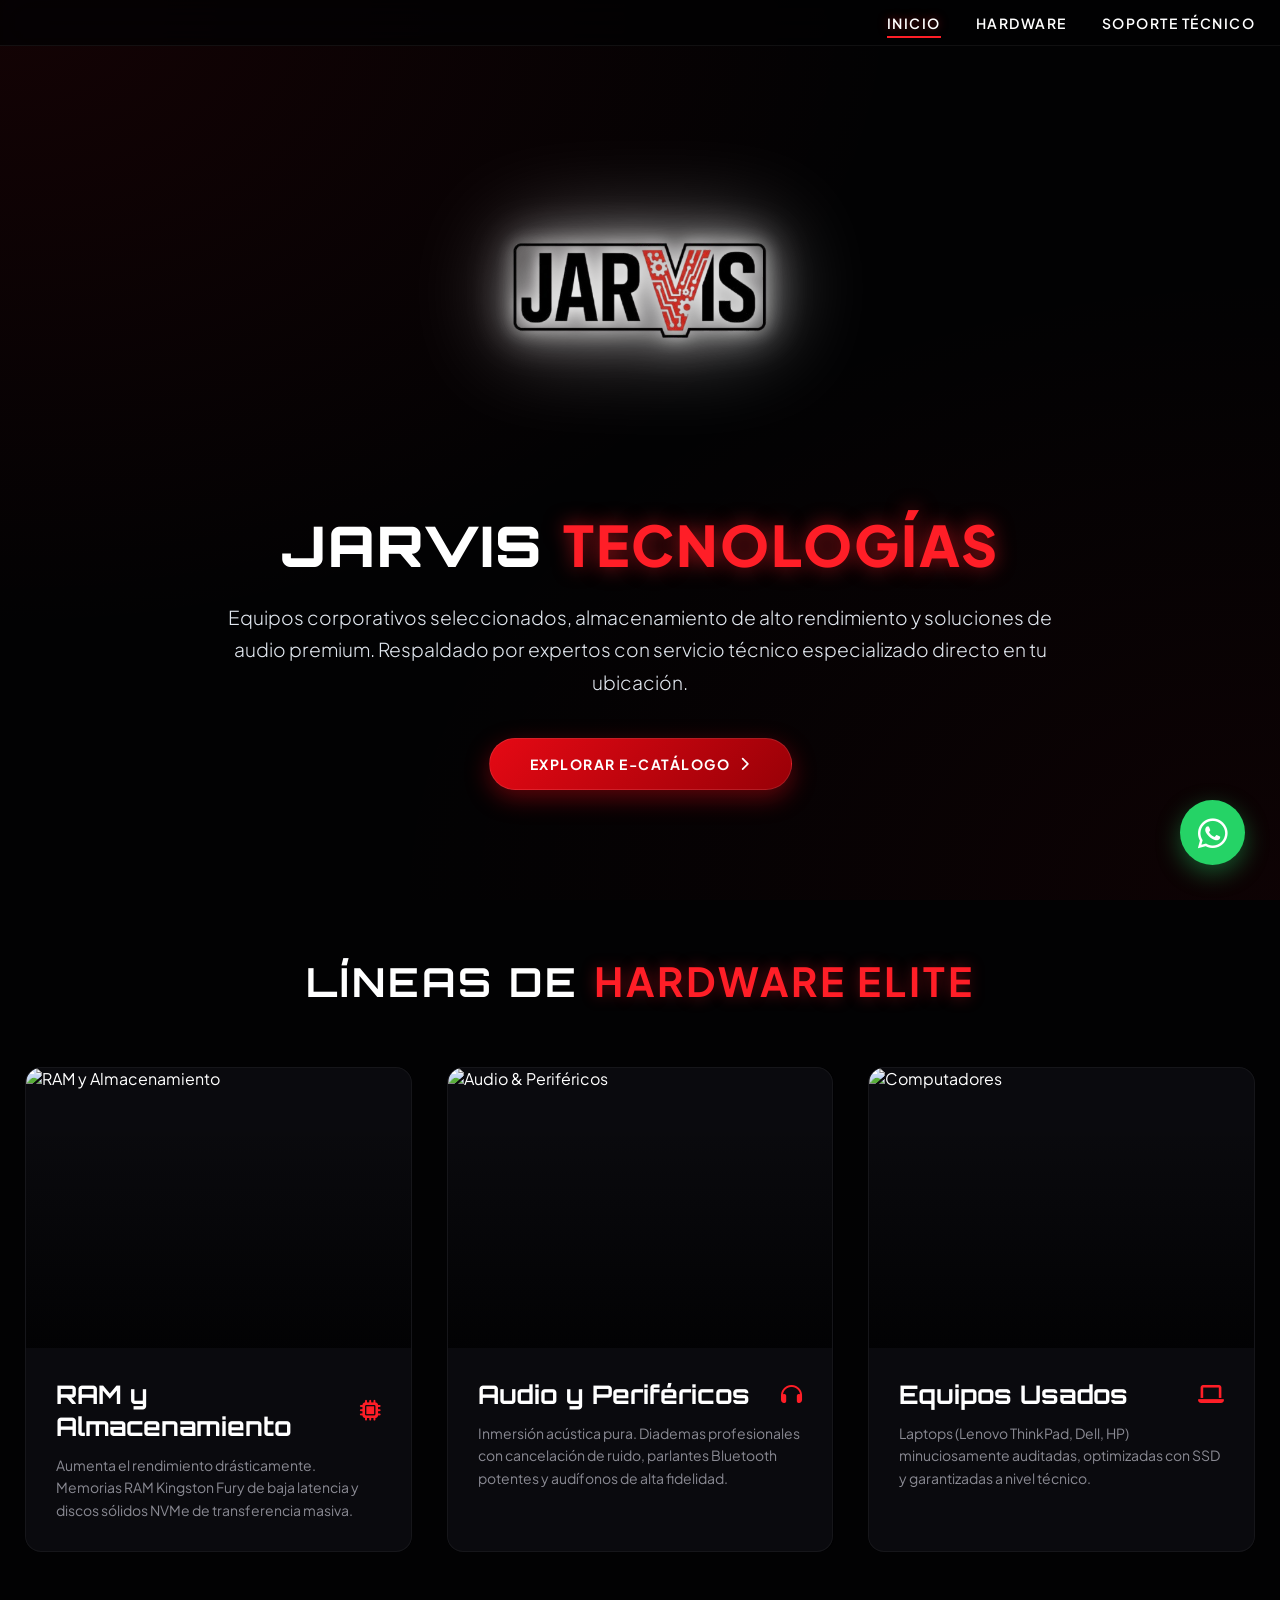
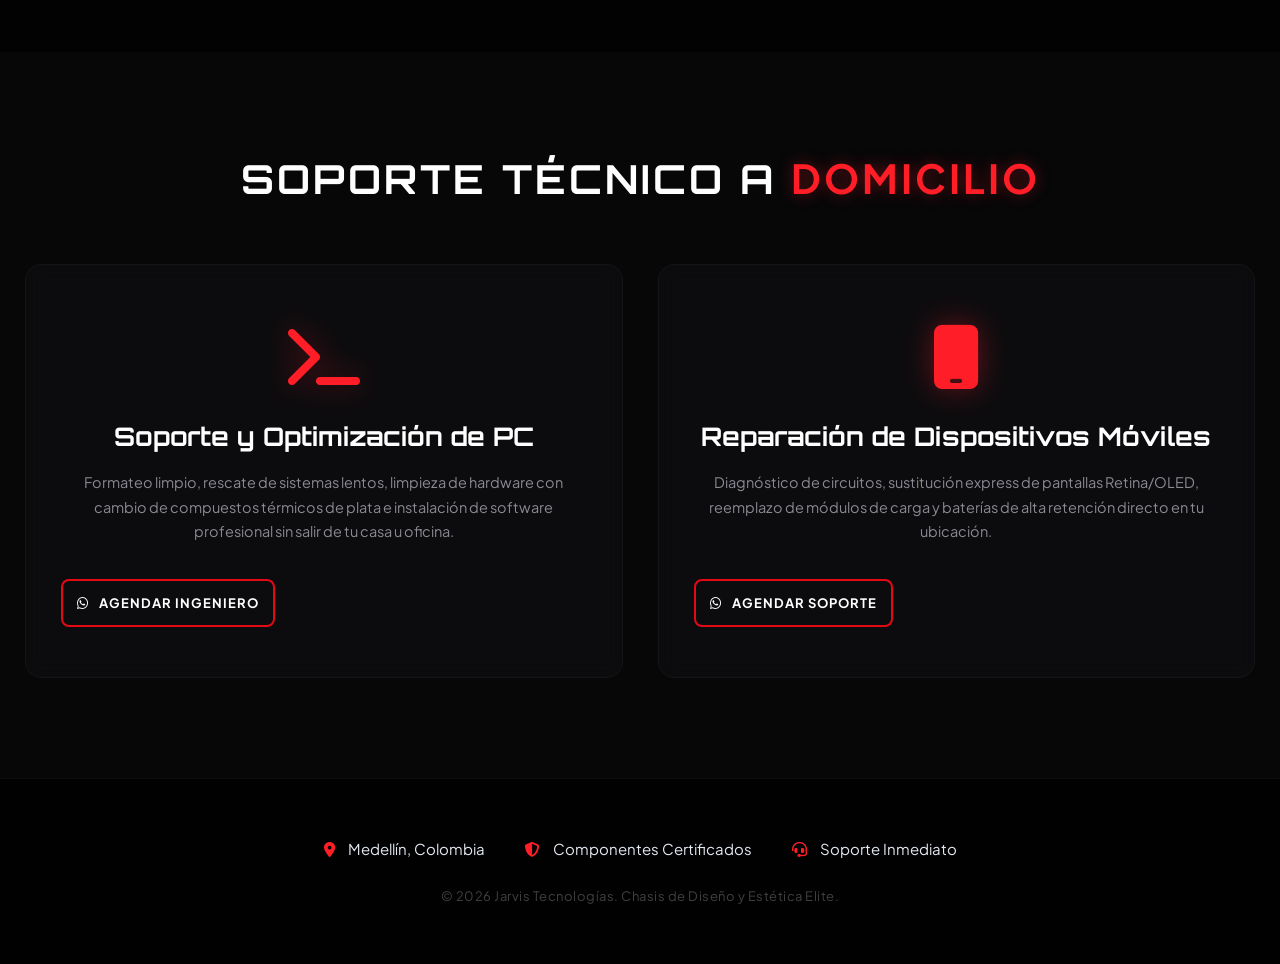
==== index.html @ 217394de "Update index.html" ====
<!DOCTYPE html>
<html lang="es">
<head>
    <meta charset="UTF-8">
    <meta name="viewport" content="width=device-width, initial-scale=1.0">
    <title>Jarvis Tecnologías | Elite Hardware & Soporte</title>
    <!-- Fuentes Futuristas y Premium -->
    <link href="https://fonts.googleapis.com/css2?family=Orbitron:wght@500;700;900&family=Plus+Jakarta+Sans:wght@300;400;600;700&display=swap" rel="stylesheet">
    <link rel="stylesheet" href="https://cdnjs.cloudflare.com/ajax/libs/font-awesome/6.4.0/css/all.min.css">
    
    <style>
        :root {
            --bg-absoluto: #020203;
            --bg-panel: rgba(15, 15, 20, 0.7);
            --bg-tarjeta: rgba(25, 25, 30, 0.45);
            --rojo-neon: #ff1e27;
            --rojo-jarvis: #e50914;
            --blanco: #ffffff;
            --gris-plata: #e2e8f0;
            --gris-mutado: #8a8a93;
            --border-glow: rgba(229, 9, 20, 0.2);
        }

        * {
            margin: 0;
            padding: 0;
            box-sizing: border-box;
            font-family: 'Plus Jakarta Sans', sans-serif;
            scroll-behavior: smooth;
        }

        body {
            background-color: var(--bg-absoluto);
            color: var(--blanco);
            overflow-x: hidden;
            background-image: 
                radial-gradient(at 0% 0%, rgba(229, 9, 20, 0.08) 0px, transparent 50%),
                radial-gradient(at 100% 100%, rgba(229, 9, 20, 0.05) 0px, transparent 50%);
            background-attachment: fixed;
        }

        /* --- NAVBAR ESTILO FLOTANTE GLASS --- */
        header {
            background-color: rgba(2, 2, 3, 0.75);
            position: fixed;
            top: 0;
            width: 100%;
            z-index: 1000;
            border-bottom: 1px solid rgba(255, 255, 255, 0.06);
            backdrop-filter: blur(20px);
            -webkit-backdrop-filter: blur(20px);
            transition: all 0.3s;
        }

        .nav-container {
            max-width: 1400px;
            margin: 0 auto;
            display: flex;
            justify-content: space-between;
            align-items: center;
            padding: 12px 25px;
        }

        .logo {
            display: flex;
            align-items: center;
            text-decoration: none;
        }

        .logo img {
            height: 70px;
            width: auto;
            object-fit: contain;
            /* Sombra blanca sutil para el logo del menú superior */
            filter: drop-shadow(0 0 8px rgba(255, 255, 255, 0.4));
            transition: transform 0.3s;
        }

        .logo img:hover {
            transform: scale(1.05);
        }

        .nav-menu {
            display: flex;
            list-style: none;
            gap: 35px;
        }

        .nav-menu a {
            text-decoration: none;
            color: var(--gris-mutated);
            font-weight: 600;
            font-size: 14px;
            transition: all 0.3s;
            text-transform: uppercase;
            letter-spacing: 1.5px;
            position: relative;
        }

        .nav-menu a::after {
            content: '';
            position: absolute;
            bottom: -6px; left: 0; width: 0; height: 2px;
            background-color: var(--rojo-neon);
            transition: width 0.3s;
        }

        .nav-menu a:hover::after, .nav-menu a.active::after {
            width: 100%;
        }

        .nav-menu a:hover, .nav-menu a.active {
            color: var(--blanco);
            text-shadow: 0 0 10px rgba(255, 30, 39, 0.5);
        }

        /* --- HERO PREMIUM --- */
        .hero {
            min-height: 95vh;
            display: flex;
            align-items: center;
            justify-content: center;
            text-align: center;
            padding: 140px 20px 60px 20px;
            position: relative;
        }

        .hero-content {
            z-index: 2;
            max-width: 850px;
        }

        .hero-content .main-logo-view {
            max-width: 340px;
            height: auto;
            margin-bottom: 20px;
            animation: floatAnimation 4s infinite ease-in-out;
            /* Triple sombra encadenada para máxima densidad blanca */
            filter: drop-shadow(0 0 8px rgba(255, 255, 255, 0.95)) 
                    drop-shadow(0 0 20px rgba(255, 255, 255, 0.8)) 
                    drop-shadow(0 0 45px rgba(255, 255, 255, 0.5));
        }

        @keyframes floatAnimation {
            0% { 
                transform: translateY(0px); 
                filter: drop-shadow(0 0 8px rgba(255, 255, 255, 0.95)) 
                        drop-shadow(0 0 20px rgba(255, 255, 255, 0.8)) 
                        drop-shadow(0 0 45px rgba(255, 255, 255, 0.5));
            }
            50% { 
                transform: translateY(-12px); 
                /* El resplandor se vuelve aún más denso e intenso en el punto más alto */
                filter: drop-shadow(0 0 12px rgba(255, 255, 255, 1)) 
                        drop-shadow(0 0 30px rgba(255, 255, 255, 0.9)) 
                        drop-shadow(0 0 60px rgba(255, 255, 255, 0.7)); 
            }
            100% { 
                transform: translateY(0px); 
                filter: drop-shadow(0 0 8px rgba(255, 255, 255, 0.95)) 
                        drop-shadow(0 0 20px rgba(255, 255, 255, 0.8)) 
                        drop-shadow(0 0 45px rgba(255, 255, 255, 0.5));
            }
        }
        .hero-content h1 {
            font-family: 'Orbitron', sans-serif;
            font-size: 3.5rem;
            font-weight: 900;
            margin-bottom: 20px;
            letter-spacing: 2px;
            text-transform: uppercase;
            color: var(--blanco);
        }

        .hero-content h1 span {
            color: var(--rojo-neon);
            text-shadow: 0 0 20px rgba(255, 30, 39, 0.6);
            /* Limpia las propiedades del degradado anterior */
            -webkit-text-stroke: 0;
            background: none;
            background-clip: initial;
            -webkit-background-clip: initial;
        }
        .hero-content p {
            font-size: 1.2rem;
            color: var(--gris-plata);
            margin-bottom: 40px;
            line-height: 1.7;
            font-weight: 300;
        }

        .btn-premium {
            display: inline-flex;
            align-items: center;
            gap: 10px;
            background: linear-gradient(135deg, var(--rojo-jarvis) 0%, #990007 100%);
            color: var(--blanco);
            padding: 16px 40px;
            text-decoration: none;
            font-weight: 700;
            border-radius: 50px;
            text-transform: uppercase;
            letter-spacing: 1.5px;
            font-size: 14px;
            border: 1px solid rgba(255,255,255,0.1);
            box-shadow: 0 8px 25px rgba(229, 9, 20, 0.4);
            transition: all 0.3s cubic-bezier(0.2, 1, 0.3, 1);
        }

        .btn-premium:hover {
            transform: translateY(-3px) scale(1.02);
            box-shadow: 0 12px 35px rgba(255, 30, 39, 0.6);
            border-color: rgba(255,255,255,0.2);
        }

        /* --- SECCIONES ESTRUCTURA --- */
        .container {
            max-width: 1400px;
            margin: 0 auto;
            padding: 100px 25px;
        }

        .titulo-seccion {
            font-family: 'Orbitron', sans-serif;
            text-align: center;
            font-size: 2.5rem;
            font-weight: 700;
            margin-bottom: 60px;
            text-transform: uppercase;
            letter-spacing: 3px;
        }

        .titulo-seccion span {
            color: var(--rojo-neon);
            text-shadow: 0 0 15px rgba(255, 30, 39, 0.4);
        }

        /* --- GRID DE CATEGORÍAS FUTURISTAS --- */
        .grid-categorias-principales {
            display: grid;
            grid-template-columns: repeat(auto-fit, minmax(380px, 1fr));
            gap: 35px;
        }

        .categoria-card-principal {
            background: var(--bg-panel);
            border: 1px solid rgba(255, 255, 255, 0.05);
            border-radius: 16px;
            overflow: hidden;
            cursor: pointer;
            backdrop-filter: blur(10px);
            -webkit-backdrop-filter: blur(10px);
            transition: all 0.4s cubic-bezier(0.16, 1, 0.3, 1);
        }

        .categoria-card-principal:hover {
            transform: translateY(-10px);
            border-color: rgba(255, 30, 39, 0.4);
            box-shadow: 0 20px 40px rgba(0, 0, 0, 0.6), 0 0 25px rgba(229, 9, 20, 0.15);
        }

        .categoria-img-wrap {
            width: 100%;
            height: 280px;
            overflow: hidden;
            position: relative;
        }

        .categoria-img-wrap img {
            width: 100%;
            height: 100%;
            object-fit: cover;
            transition: transform 0.6s cubic-bezier(0.16, 1, 0.3, 1);
        }

        .categoria-card-principal:hover .categoria-img-wrap img {
            transform: scale(1.06);
        }

        /* Capa oscura/roja premium integrada */
        .categoria-img-wrap::after {
            content: '';
            position: absolute;
            top: 0; left: 0; width: 100%; height: 100%;
            background: linear-gradient(to bottom, rgba(2,2,3,0) 20%, rgba(2,2,3,0.95) 100%);
        }

        .categoria-info-principal {
            padding: 30px;
            position: relative;
        }

        .categoria-info-principal h3 {
            font-family: 'Orbitron', sans-serif;
            font-size: 1.6rem;
            font-weight: 700;
            margin-bottom: 12px;
            display: flex;
            justify-content: space-between;
            align-items: center;
        }

        .categoria-info-principal h3 i {
            color: var(--rojo-neon);
            font-size: 1.3rem;
            transition: transform 0.3s;
        }

        .categoria-card-principal:hover .categoria-info-principal h3 i {
            transform: translateX(5px);
        }

        .categoria-info-principal p {
            color: var(--gris-mutado);
            font-size: 14px;
            line-height: 1.6;
        }

        /* --- VISTA INTERNA SPA DETALLADA --- */
        .seccion-interna {
            display: none;
            animation: slideUp 0.5s cubic-bezier(0.16, 1, 0.3, 1);
        }

        @keyframes slideUp {
            from { opacity: 0; transform: translateY(40px); }
            to { opacity: 1; transform: translateY(0); }
        }

        .btn-regresar {
            background: rgba(255, 255, 255, 0.03);
            border: 1px solid rgba(255, 255, 255, 0.1);
            color: var(--blanco);
            padding: 12px 24px;
            font-weight: 600;
            cursor: pointer;
            border-radius: 30px;
            text-transform: uppercase;
            font-size: 12px;
            margin-bottom: 40px;
            backdrop-filter: blur(5px);
            transition: all 0.3s;
            display: inline-flex;
            align-items: center;
            gap: 10px;
        }

        .btn-regresar:hover {
            border-color: var(--rojo-neon);
            background: rgba(229, 9, 20, 0.1);
            box-shadow: 0 0 15px rgba(229, 9, 20, 0.2);
        }

        .grid-subproductos {
            display: grid;
            grid-template-columns: repeat(auto-fill, minmax(320px, 1fr));
            gap: 30px;
        }

        .subproducto-card {
            background: var(--bg-tarjeta);
            border: 1px solid rgba(255, 255, 255, 0.04);
            border-radius: 16px;
            overflow: hidden;
            display: flex;
            flex-direction: column;
            backdrop-filter: blur(10px);
            transition: all 0.3s;
        }

        .subproducto-card:hover {
            border-color: rgba(255, 30, 39, 0.3);
            transform: translateY(-5px);
            box-shadow: 0 15px 30px rgba(0,0,0,0.5);
        }

        .subproducto-img {
            width: 100%;
            height: 230px;
            object-fit: cover;
            border-bottom: 1px solid rgba(255, 255, 255, 0.05);
        }

        .subproducto-info {
            padding: 25px;
            display: flex;
            flex-direction: column;
            flex-grow: 1;
        }

        .subproducto-titulo {
            font-size: 19px;
            font-weight: 700;
            margin-bottom: 16px;
            line-height: 1.4;
        }

        .specs-lista {
            list-style: none;
            margin-bottom: 25px;
        }

        .specs-lista li {
            font-size: 13.5px;
            color: var(--gris-plata);
            margin-bottom: 8px;
            display: flex;
            align-items: flex-start;
            gap: 8px;
            line-height: 1.5;
        }

        .specs-lista li i {
            color: var(--rojo-neon);
            margin-top: 4px;
            font-size: 12px;
        }

        .btn-cotizar-wpp {
            margin-top: auto;
            background: transparent;
            color: var(--blanco);
            border: 2px solid var(--rojo-jarvis);
            padding: 14px;
            text-align: center;
            text-decoration: none;
            font-weight: 700;
            border-radius: 8px;
            text-transform: uppercase;
            font-size: 13px;
            letter-spacing: 1px;
            transition: all 0.3s;
            display: flex;
            align-items: center;
            justify-content: center;
            gap: 10px;
        }

        .btn-cotizar-wpp:hover {
            background: var(--rojo-jarvis);
            box-shadow: 0 0 20px rgba(229, 9, 20, 0.5);
        }

        /* --- SECCIÓN SERVICIOS PREMIUM --- */
        .servicios {
            background: rgba(10, 10, 12, 0.6);
            border-y: 1px solid rgba(255,255,255,0.02);
        }

        .servicios-grid {
            display: grid;
            grid-template-columns: repeat(auto-fit, minmax(360px, 1fr));
            gap: 35px;
        }

        .servicio-card {
            background: rgba(20, 20, 25, 0.4);
            border: 1px solid rgba(255,255,255,0.03);
            padding: 50px 35px;
            border-radius: 16px;
            text-align: center;
            backdrop-filter: blur(10px);
            transition: all 0.3s;
        }

        .servicio-card:hover {
            border-color: var(--rojo-neon);
            box-shadow: 0 15px 35px rgba(229, 9, 20, 0.1);
        }

        .servicio-icono {
            font-size: 4rem;
            color: var(--rojo-neon);
            margin-bottom: 25px;
            filter: drop-shadow(0 0 15px rgba(255, 30, 39, 0.4));
        }

        .servicio-card h3 {
            font-family: 'Orbitron', sans-serif;
            font-size: 1.6rem;
            margin-bottom: 18px;
        }

        .servicio-card p {
            color: var(--gris-mutado);
            font-size: 14.5px;
            line-height: 1.7;
            margin-bottom: 35px;
        }

        /* --- FOOTER MODERNO --- */
        footer {
            background-color: #010102;
            border-top: 1px solid rgba(255, 255, 255, 0.05);
            padding: 60px 25px;
            text-align: center;
        }

        .footer-info {
            margin-bottom: 30px;
            color: var(--gris-plata);
            font-size: 15px;
            display: flex;
            justify-content: center;
            gap: 40px;
            flex-wrap: wrap;
        }

        .footer-info span i {
            color: var(--rojo-neon);
            margin-right: 10px;
        }

        .copyright {
            font-size: 13px;
            color: rgba(255,255,255,0.25);
            letter-spacing: 0.5px;
        }

        /* --- BOTÓN WHATSAPP PULSANTE --- */
        .wpp-flotante {
            position: fixed;
            bottom: 35px;
            right: 35px;
            background-color: #25d366;
            color: white;
            width: 65px;
            height: 65px;
            border-radius: 50%;
            display: flex;
            align-items: center;
            justify-content: center;
            font-size: 34px;
            box-shadow: 0 8px 25px rgba(37, 211, 102, 0.4);
            z-index: 999;
            text-decoration: none;
            transition: transform 0.3s cubic-bezier(0.175, 0.885, 0.32, 1.275);
        }

        .wpp-flotante:hover {
            transform: scale(1.1) rotate(8deg);
        }

        /* --- AJUSTES MÓVILES --- */
        @media (max-width: 768px) {
            .nav-menu { display: none; }
            .hero-content h1 { font-size: 2.3rem; }
            .titulo-seccion { font-size: 1.8rem; }
            .footer-info { flex-direction: column; gap: 15px; }
        }
    </style>
</head>
<body>

    <!-- CONFIGURACIÓN DE TU NÚMERO (Código 57 de Colombia + tu número, todo pegado) -->
    <script>
        const TELEFONO_WHATSAPP = "573042421919"; 
    </script>

    <!-- ENCABEZADO / NAVBAR -->
    <header>
        <div class="nav-container">
            <ul class="nav-menu" style="margin-left: auto;">
                <li><a href="#" class="active" onclick="mostrarInicio()">Inicio</a></li>
                <li><a href="#catalogo" onclick="mostrarInicio()">Hardware</a></li>
                <li><a href="#servicios" onclick="mostrarInicio()">Soporte Técnico</a></li>
            </ul>
        </div>
    </header>

    <!-- INTERFAZ PRINCIPAL (INICIO) -->
    <div id="vista-inicio">
        <!-- SECCIÓN HERO IMPACTANTE -->
        <section class="hero">
            <div class="hero-content">
                <img src="logo.png" class="main-logo-view" onerror="this.style.display='none'" alt="Jarvis">
                <h1>Jarvis <span>Tecnologías</span></h1>
                <p>Equipos corporativos seleccionados, almacenamiento de alto rendimiento y soluciones de audio premium. Respaldado por expertos con servicio técnico especializado directo en tu ubicación.</p>
                <a href="#catalogo" class="btn-premium">Explorar E-Catálogo <i class="fas fa-chevron-right"></i></a>
            </div>
        </section>

        <!-- SECCIÓN DE COMPONENTES Y LÍNEAS -->
        <section class="container" id="catalogo">
            <h2 class="titulo-seccion">Líneas de <span>Hardware Elite</span></h2>
            
            <div class="grid-categorias-principales">
                <!-- Tarjeta 1: Almacenamiento -->
                <div class="categoria-card-principal" onclick="abrirSubCatálogo('almacenamiento')">
                    <div class="categoria-img-wrap">
                        <img src="https://images.unsplash.com/photo-1562976540-1502c2145186?q=80&w=600" alt="RAM y Almacenamiento">
                    </div>
                    <div class="categoria-info-principal">
                        <h3>RAM y Almacenamiento <i class="fas fa-microchip"></i></h3>
                        <p>Aumenta el rendimiento drásticamente. Memorias RAM Kingston Fury de baja latencia y discos sólidos NVMe de transferencia masiva.</p>
                    </div>
                </div>

                <!-- Tarjeta 2: Audio -->
                <div class="categoria-card-principal" onclick="abrirSubCatálogo('audio')">
                    <div class="categoria-img-wrap">
                        <img src="https://images.unsplash.com/photo-1618384887929-16ec33fab9ef?q=80&w=600" alt="Audio & Periféricos">
                    </div>
                    <div class="categoria-info-principal">
                        <h3>Audio y Periféricos <i class="fas fa-headphones"></i></h3>
                        <p>Inmersión acústica pura. Diademas profesionales con cancelación de ruido, parlantes Bluetooth potentes y audífonos de alta fidelidad.</p>
                    </div>
                </div>

                <!-- Tarjeta 3: Computadores -->
                <div class="categoria-card-principal" onclick="abrirSubCatálogo('computadores')">
                    <div class="categoria-img-wrap">
                        <img src="https://images.unsplash.com/photo-1547082299-de196ea013d6?q=80&w=600" alt="Computadores">
                    </div>
                    <div class="categoria-info-principal">
                        <h3>Equipos Usados <i class="fas fa-laptop"></i></h3>
                        <p>Laptops (Lenovo ThinkPad, Dell, HP) minuciosamente auditadas, optimizadas con SSD y garantizadas a nivel técnico.</p>
                    </div>
                </div>
            </div>
        </section>

        <!-- SECCIÓN SERVICIOS A DOMICILIO -->
        <section class="servicios" id="servicios">
            <div class="container">
                <h2 class="titulo-seccion">Soporte técnico a <span>Domicilio</span></h2>
                <div class="servicios-grid">
                    <!-- Soporte PC -->
                    <div class="servicio-card">
                        <div class="servicio-icono"><i class="fas fa-terminal"></i></div>
                        <h3>Soporte y Optimización de PC</h3>
                        <p>Formateo limpio, rescate de sistemas lentos, limpieza de hardware con cambio de compuestos térmicos de plata e instalación de software profesional sin salir de tu casa u oficina.</p>
                        <button class="btn-cotizar-wpp" onclick="enviarMensajeServicio('Computadores')"><i class="fab fa-whatsapp"></i> Agendar Ingeniero</button>
                    </div>

                    <!-- Soporte Móvil -->
                    <div class="servicio-card">
                        <div class="servicio-icono"><i class="fas fa-mobile"></i></div>
                        <h3>Reparación de Dispositivos Móviles</h3>
                        <p>Diagnóstico de circuitos, sustitución express de pantallas Retina/OLED, reemplazo de módulos de carga y baterías de alta retención directo en tu ubicación.</p>
                        <button class="btn-cotizar-wpp" onclick="enviarMensajeServicio('Celulares')"><i class="fab fa-whatsapp"></i> Agendar Soporte</button>
                    </div>
                </div>
            </div>
        </section>
    </div>

    <!-- SECCIÓN DE SUB-CATÁLOGOS INTERNOS (SPA INTERACTIVO) -->
    <div id="vista-detalle" class="seccion-interna container" style="margin-top: 100px;">
        <button class="btn-regresar" onclick="mostrarInicio()"><i class="fas fa-arrow-left"></i> Volver a Categorías</button>
        <h2 class="titulo-seccion" id="subcat-titulo">Línea Seleccionada</h2>
        
        <div class="grid-subproductos" id="subcat-productos-container">
            <!-- Los subproductos estéticos se generan mediante JS -->
        </div>
    </div>

    <!-- PIE DE PÁGINA -->
    <footer>
        <div class="footer-info">
            <span><i class="fas fa-map-marker-alt"></i> Medellín, Colombia</span>
            <span><i class="fas fa-shield-alt"></i> Componentes Certificados</span>
            <span><i class="fas fa-headset"></i> Soporte Inmediato</span>
        </div>
        <div class="copyright">&copy; 2026 Jarvis Tecnologías. Chasis de Diseño y Estética Elite.</div>
    </footer>

    <!-- BOTÓN DE CONTACTO FLOTANTE -->
    <a href="#" id="wpp-general" class="wpp-flotante" target="_blank">
        <i class="fab fa-whatsapp"></i>
    </a>

    <!-- LÓGICA DE DATOS Y RENDERIZADO AVANZADO -->
    <script>
        // BASE DE DATOS ESTRUCTURADA CON FOTOS ACORDE Y FICHAS TÉCNICAS COMPLETAS
        const bdSubproductos = {
            almacenamiento: [
                {
                    nombre: "Memoria RAM DDR4 Kingston Fury Beast / Corsair Vengeance Pro",
                    imagen: "https://images.unsplash.com/photo-1562976540-1502c2145186?q=80&w=500",
                    specs: [
                        "Capacidades Disponibles: Módulos de 8GB, 16GB y 32GB",
                        "Velocidades Frecuencia: Perfiles XMP 2.0 a 3200MHz / 3600MHz",
                        "Diseño Premium: Disipador de aluminio anodizado en negro mate",
                        "Estabilidad: Testeadas en fábrica para multitarea pesada y gaming"
                    ]
                },
                {
                    nombre: "Unidades de Estado Sólido M.2 NVMe PCIe Kingston / Crucial",
                    imagen: "https://images.unsplash.com/photo-1544244015-0df4b3ffc6b0?q=80&w=500",
                    specs: [
                        "Almacenamiento Avanzado: Modelos de 500GB, 1TB y 2TB",
                        "Velocidad Extrema: Tasas de transferencia de hasta 3500MB/s",
                        "Factor de Forma: M.2 2280 ultradelgado, cero cables",
                        "Eficiencia: Reduce los tiempos de carga en software pesado y juegos"
                    ]
                },
                {
                    nombre: "Memorias Flash USB 3.2 y Micro SD Kingston / SanDisk Ultra",
                    imagen: "https://images.unsplash.com/photo-1622533052601-bb1d86d26738?q=80&w=500",
                    specs: [
                        "Volúmenes: 32GB, 64GB, 128GB y 256GB de alta velocidad",
                        "Interfaz USB: Conectividad USB 3.2 Gen 1 retrocompatible",
                        "Formato Micro SD: Clase 10 A1 óptimo para apps móviles y cámaras",
                        "Protección: Resistente a impactos, rayos X y variaciones térmicas"
                    ]
                }
            ],
            audio: [
                {
                    nombre: "Diademas Gamer Pro con Micrófono de Aislamiento Activo",
                    imagen: "https://images.unsplash.com/photo-1618384887929-16ec33fab9ef?q=80&w=500",
                    specs: [
                        "Audio Inmersivo: Drivers de neodimio de 50mm, sonido espacial",
                        "Micrófono Elite: Patrón cardiode con supresión de eco y ruido",
                        "Look Profesional: Acabado negro mate con detalles LED sutiles",
                        "Ergonomía: Almohadillas de cuero sintético transpirable premium"
                    ]
                },
                {
                    nombre: "Audífonos In-Ear Bluetooth Inteligentes con Control Táctil",
                    imagen: "https://images.unsplash.com/photo-1590658268037-6bf12165a8df?q=80&w=500",
                    specs: [
                        "Sincronización Avanzada: Tecnología Bluetooth 5.3 de ultra baja latencia",
                        "Duración Extendida: Hasta 6 horas continuas por carga más estuche",
                        "Protección Diaria: Certificación IPX4 resistente al sudor y lluvia",
                        "Acústica Equilibrada: Frecuencias nítidas con graves dinámicos"
                    ]
                },
                {
                    nombre: "Bafles y Parlantes Portátiles de Alta Potencia con Bajos Pasivos",
                    imagen: "https://images.unsplash.com/photo-1608043152269-423dbba4e7e1?q=80&w=500",
                    specs: [
                        "Sonido de Impacto: Woofer integrado con radiadores pasivos duales",
                        "Tecnología Link: Función TWS para enlazar 2 bafles en estéreo real",
                        "Portabilidad Confiable: Batería interna recargable de hasta 8 horas",
                        "Chasis Robusto: Revestimiento textil resistente y base antideslizante"
                    ]
                }
            ],
            computadores: [
                {
                    nombre: "Portátiles Corporativos Garantizados (Lenovo ThinkPad / Dell / HP)",
                    imagen: "https://images.unsplash.com/photo-1588872657578-7efd1f1555ed?q=80&w=500",
                    specs: [
                        "Procesamiento: Arquitecturas Intel Core i5 / i7 ideales para desarrollo",
                        "Configuración Optimizada: 8GB o 16GB de RAM con SSD de fábrica",
                        "Certificación Técnica: Equipos de segunda testeados rigurosamente",
                        "Estado General: Baterías probadas, pantallas perfectas y garantía física"
                    ]
                },
                {
                    nombre: "Sistemas de Escritorio (Torres y CPUs) para Oficina y Estaciones de Trabajo",
                    imagen: "https://images.unsplash.com/photo-1547082299-de196ea013d6?q=80&w=500",
                    specs: [
                        "Arquitectura Eficiente: Gabinetes de flujo de aire óptimo y silenciosos",
                        "Arranque Inmediato: Unidades sólidas con sistema operativo configurado",
                        "Acondicionamiento Técnico: Limpieza interna total y mantenimiento recién hecho",
                        "Productividad: Equipos estables para contabilidad, puntos de venta y diseño"
                    ]
                }
            ]
        };

        // ENRUTADOR INTERNO (SPA)
        function abrirSubCatálogo(categoria) {
            document.getElementById('vista-inicio').style.display = 'none';
            const vistaDetalle = document.getElementById('vista-detalle');
            vistaDetalle.style.display = 'block';
            
            const mapeoTitulos = { 
                almacenamiento: "RAM y Almacenamiento", 
                audio: "Audio y Periféricos", 
                computadores: "Equipos Seleccionados" 
            };
            
            document.getElementById('subcat-titulo').innerHTML = `Línea <span>${mapeoTitulos[categoria]}</span>`;
            
            const contenedor = document.getElementById('subcat-productos-container');
            contenedor.innerHTML = '';
            
            bdSubproductos[categoria].forEach(item => {
                let listaSpecsHtml = '';
                item.specs.forEach(sp => {
                    listaSpecsHtml += `<li><i class="fas fa-shield-halved"></i> ${sp}</li>`;
                });

                const msgWpp = encodeURIComponent(`Hola Jarvis Tecnologías, me interesa consultar el precio actual y stock de: ${item.nombre}`);
                const linkWpp = `https://wa.me/${TELEFONO_WHATSAPP}?text=${msgWpp}`;

                const cardHtml = `
                    <div class="subproducto-card">
                        <img src="${item.imagen}" class="subproducto-img" alt="${item.nombre}">
                        <div class="subproducto-info">
                            <h3 class="subproducto-titulo">${item.nombre}</h3>
                            <ul class="specs-lista">${listaSpecsHtml}</ul>
                            <a href="${linkWpp}" target="_blank" class="btn-cotizar-wpp">
                                <i class="fab fa-whatsapp"></i> Cotizar Precio Actual
                            </a>
                        </div>
                    </div>
                `;
                contenedor.innerHTML += cardHtml;
            });
            window.scrollTo(0, 0);
        }

        function mostrarInicio() {
            document.getElementById('vista-detalle').style.display = 'none';
            document.getElementById('vista-inicio').style.display = 'block';
        }

        function enviarMensajeServicio(tipo) {
            const msg = encodeURIComponent(`Hola Jarvis Tecnologías, deseo agendar un servicio técnico especializado a domicilio para ${tipo}. Quedo atento a las tarifas y horarios disponibles.`);
            window.open(`https://wa.me/${TELEFONO_WHATSAPP}?text=${msg}`, '_blank');
        }

        // Enlace por defecto del botón flotante general
        document.getElementById('wpp-general').href = `https://wa.me/${TELEFONO_WHATSAPP}?text=${encodeURIComponent('Hola Jarvis Tecnologías, quiero realizar una consulta general sobre el catálogo de componentes o servicios técnicos.')}`;
    </script>
</body>
</html>
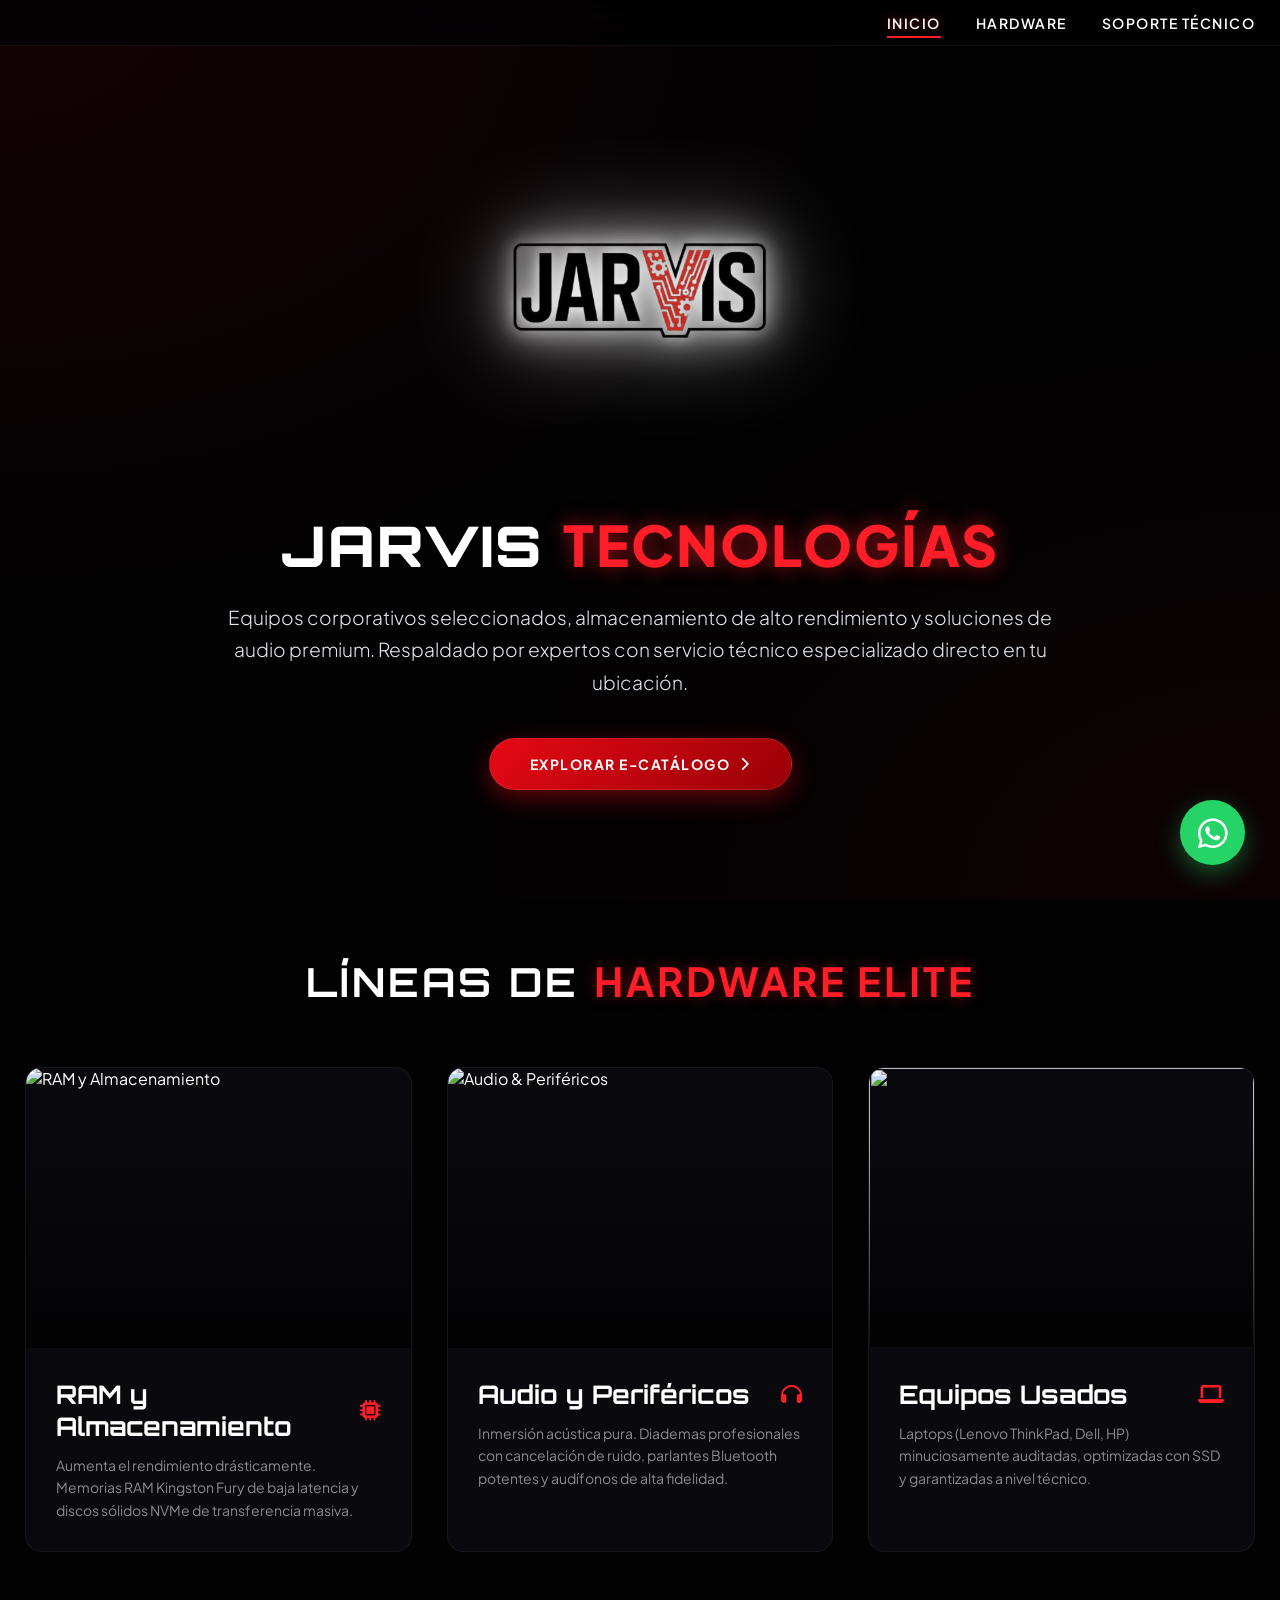
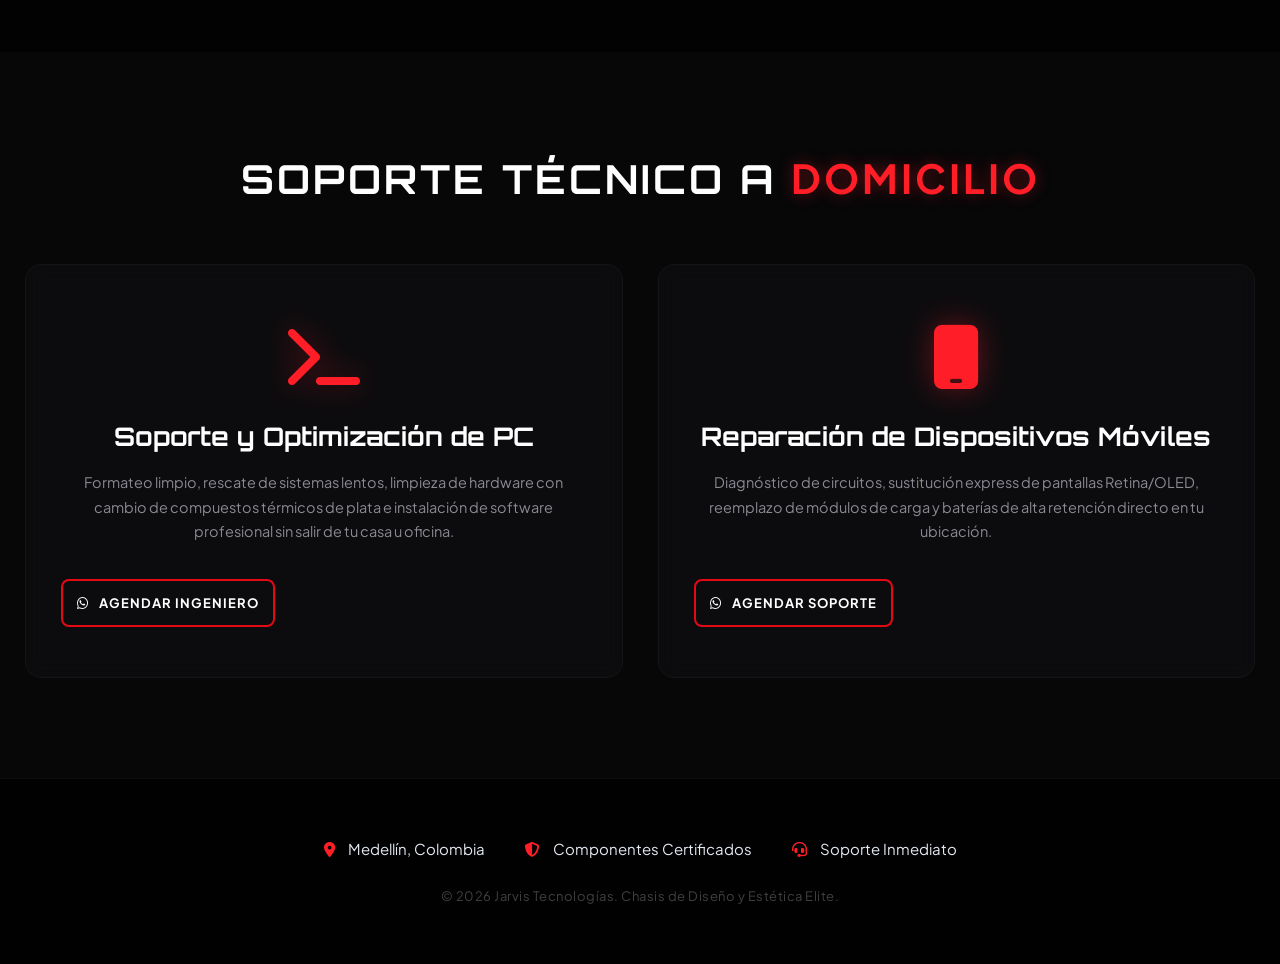
==== commit 5dde33eb: "Update index.html" ====
--- a/index.html
+++ b/index.html
@@ -588,7 +588,7 @@
                 <!-- Tarjeta 1: Almacenamiento -->
                 <div class="categoria-card-principal" onclick="abrirSubCatálogo('almacenamiento')">
                     <div class="categoria-img-wrap">
-                        <img src="https://images.unsplash.com/photo-1562976540-1502c2145186?q=80&w=600" alt="RAM y Almacenamiento">
+                        <img src="https://www.coolmod.com/blog/wp-content/uploads/2023/11/imagen-principal-bodegon-memorias-ram-1.jpg" alt="RAM y Almacenamiento">
                     </div>
                     <div class="categoria-info-principal">
                         <h3>RAM y Almacenamiento <i class="fas fa-microchip"></i></h3>
@@ -599,7 +599,7 @@
                 <!-- Tarjeta 2: Audio -->
                 <div class="categoria-card-principal" onclick="abrirSubCatálogo('audio')">
                     <div class="categoria-img-wrap">
-                        <img src="https://images.unsplash.com/photo-1618384887929-16ec33fab9ef?q=80&w=600" alt="Audio & Periféricos">
+                        <img src="https://i0.wp.com/techshop.ininem.com/wp-content/uploads/2023/06/437798_1280x960.jpg?resize=1280%2C960&ssl=1" alt="Audio & Periféricos">
                     </div>
                     <div class="categoria-info-principal">
                         <h3>Audio y Periféricos <i class="fas fa-headphones"></i></h3>
@@ -610,7 +610,7 @@
                 <!-- Tarjeta 3: Computadores -->
                 <div class="categoria-card-principal" onclick="abrirSubCatálogo('computadores')">
                     <div class="categoria-img-wrap">
-                        <img src="https://images.unsplash.com/photo-1547082299-de196ea013d6?q=80&w=600" alt="Computadores">
+                        <img src="https://vivadigital.com.co/img/products/Porttil_Gamer_Acer_Nitro/17322267253.jpg">
                     </div>
                     <div class="categoria-info-principal">
                         <h3>Equipos Usados <i class="fas fa-laptop"></i></h3>
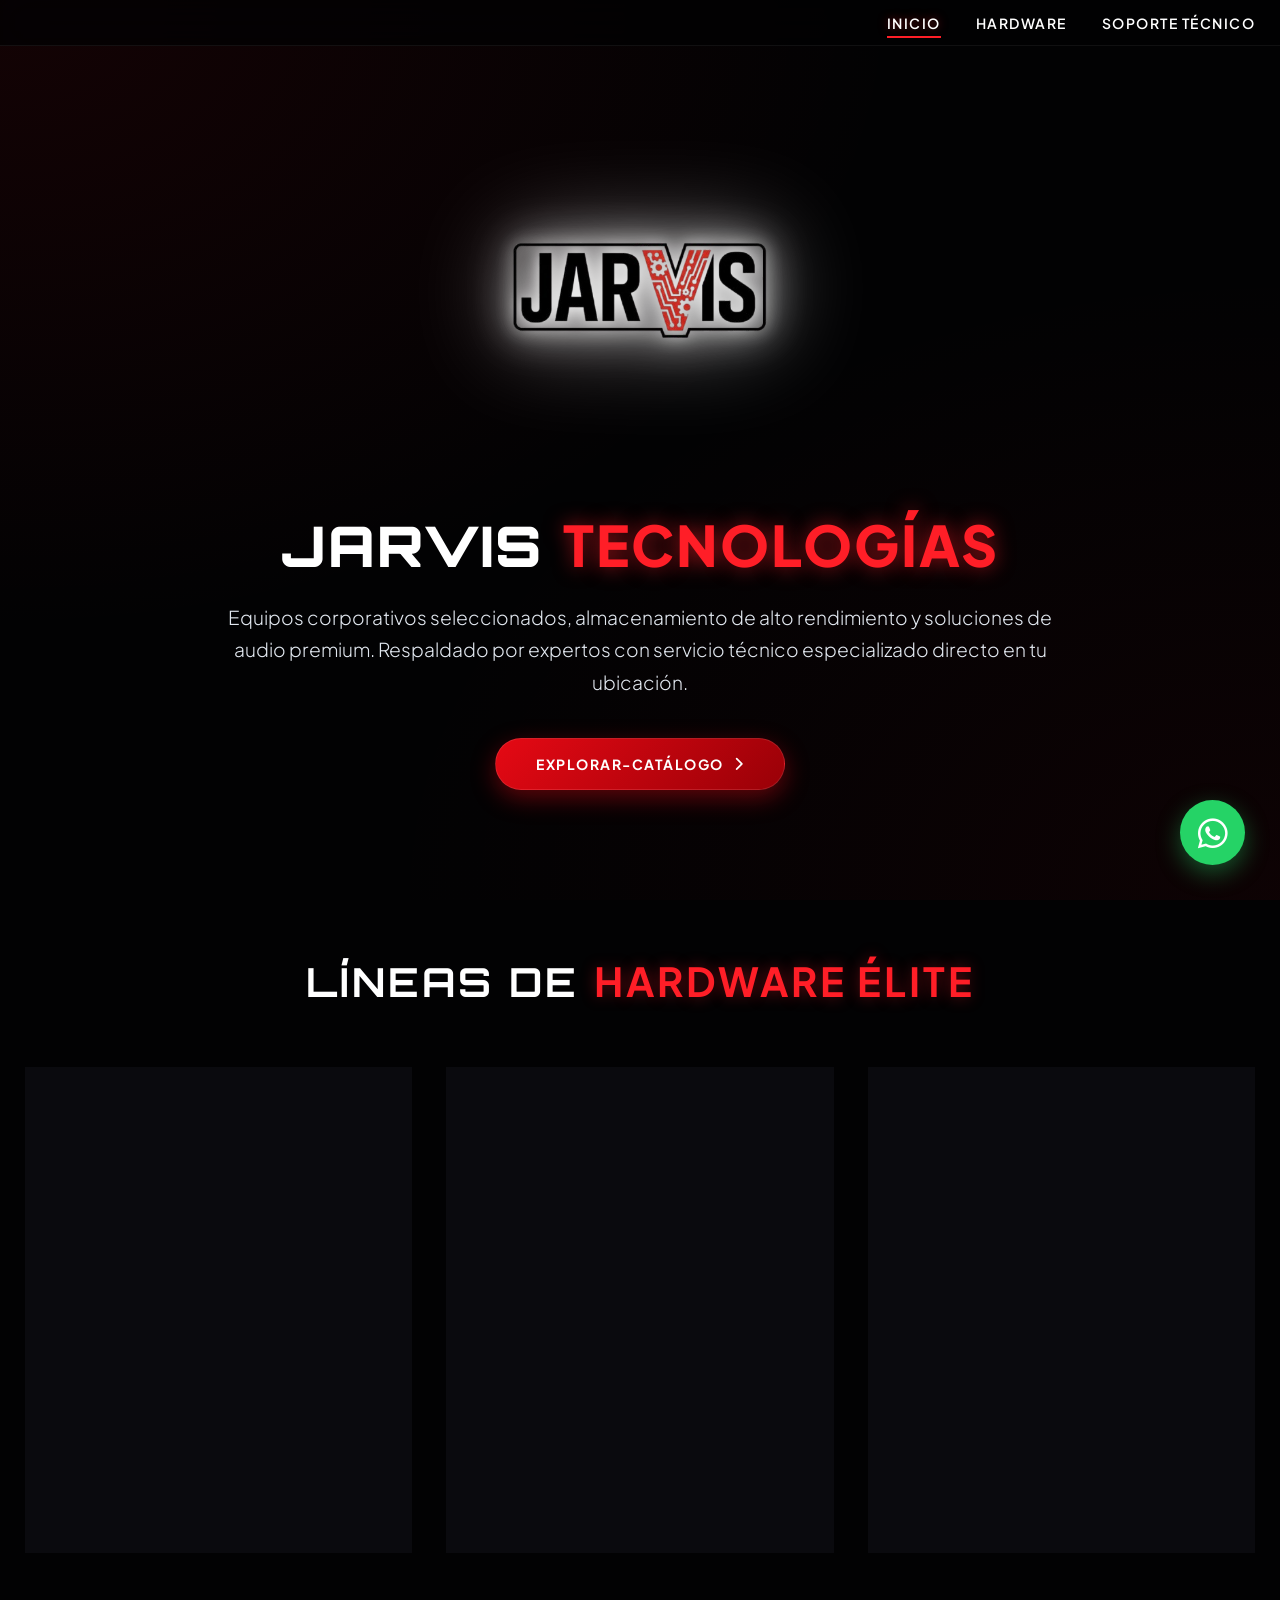
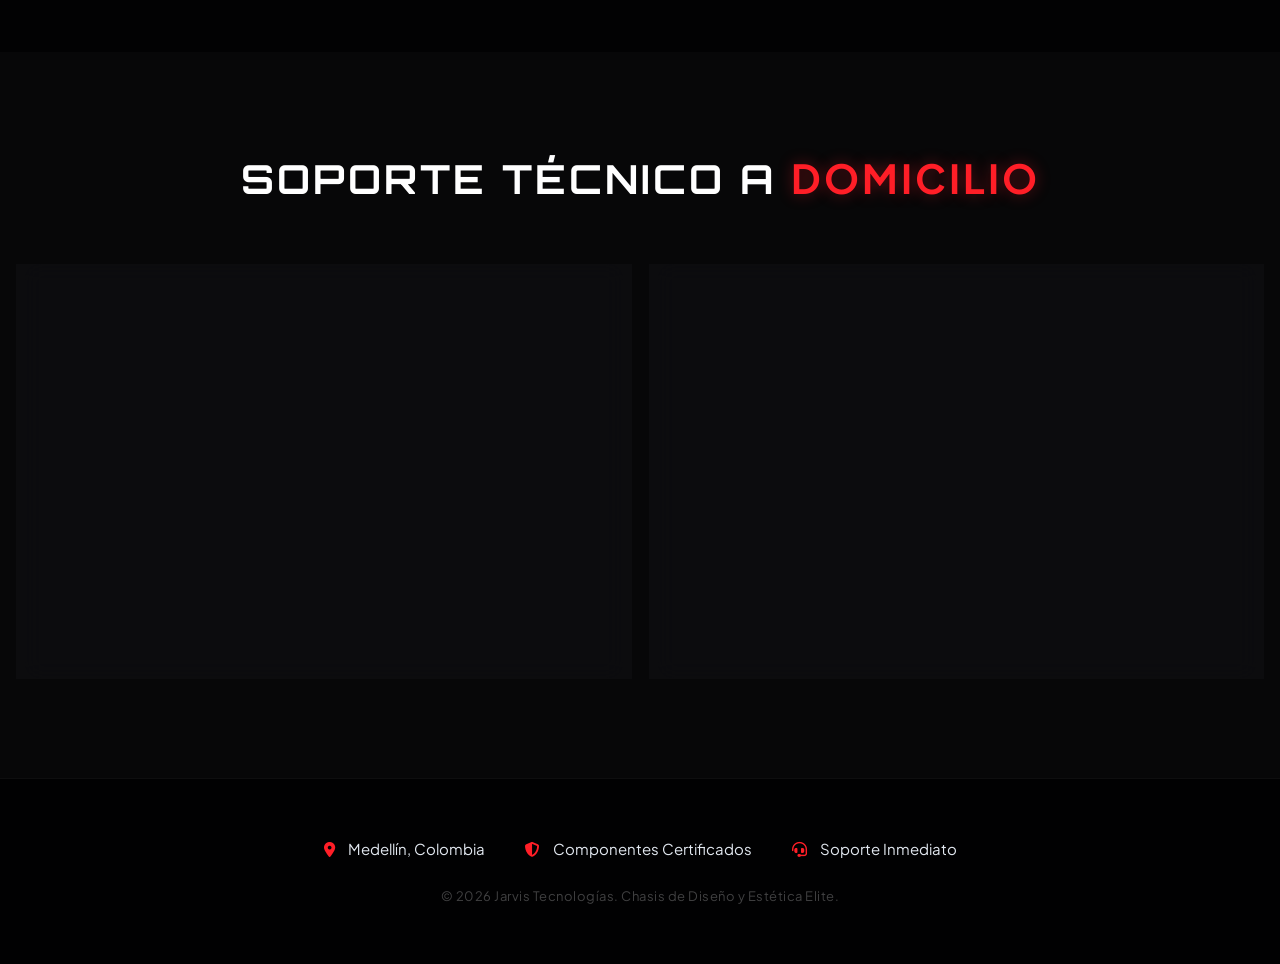
==== commit 40f70b0d: "Update index.html" ====
--- a/index.html
+++ b/index.html
@@ -576,13 +576,13 @@
                 <img src="logo.png" class="main-logo-view" onerror="this.style.display='none'" alt="Jarvis">
                 <h1>Jarvis <span>Tecnologías</span></h1>
                 <p>Equipos corporativos seleccionados, almacenamiento de alto rendimiento y soluciones de audio premium. Respaldado por expertos con servicio técnico especializado directo en tu ubicación.</p>
-                <a href="#catalogo" class="btn-premium">Explorar E-Catálogo <i class="fas fa-chevron-right"></i></a>
+                <a href="#catalogo" class="btn-premium">Explorar-Catálogo <i class="fas fa-chevron-right"></i></a>
             </div>
         </section>
 
         <!-- SECCIÓN DE COMPONENTES Y LÍNEAS -->
         <section class="container" id="catalogo">
-            <h2 class="titulo-seccion">Líneas de <span>Hardware Elite</span></h2>
+            <h2 class="titulo-seccion">Líneas de <span>Hardware Élite</span></h2>
             
             <div class="grid-categorias-principales">
                 <!-- Tarjeta 1: Almacenamiento -->
@@ -740,23 +740,43 @@
             ],
             computadores: [
                 {
-                    nombre: "Portátiles Corporativos Garantizados (Lenovo ThinkPad / Dell / HP)",
-                    imagen: "https://images.unsplash.com/photo-1588872657578-7efd1f1555ed?q=80&w=500",
-                    specs: [
-                        "Procesamiento: Arquitecturas Intel Core i5 / i7 ideales para desarrollo",
+                    nombre: "Portátiles Corporativos Garantizados (Lenovo ThinkPad Yoga Tactíl)",
+                    imagen: "https://www.professionalwireless.com.co/wp-content/uploads/2024/08/ThinkPad-X1-YOGA-G6-20Y0X10800_5.png",
+                    specs: [
+                        "Procesamiento: Arquitecturas Intel Core i5 / 8va Generación para desarrollo",
                         "Configuración Optimizada: 8GB o 16GB de RAM con SSD de fábrica",
                         "Certificación Técnica: Equipos de segunda testeados rigurosamente",
-                        "Estado General: Baterías probadas, pantallas perfectas y garantía física"
+                        "Estado General: Baterías probadas, pantallas perfectas y garantía física 5 meses"
                     ]
                 },
                 {
-                    nombre: "Sistemas de Escritorio (Torres y CPUs) para Oficina y Estaciones de Trabajo",
-                    imagen: "https://images.unsplash.com/photo-1547082299-de196ea013d6?q=80&w=500",
-                    specs: [
-                        "Arquitectura Eficiente: Gabinetes de flujo de aire óptimo y silenciosos",
+                    nombre: "Portátiles Corporativos Garantizados (Asus 15 para diseño o gamer)",
+                    imagen: "https://http2.mlstatic.com/D_NQ_NP_967020-MLA101689047057_122025-O.webp",
+                    specs: [
+                        "Procesamiento: Arquitecturas Ryzen 7 7730U para desarrollo y gamer",
                         "Arranque Inmediato: Unidades sólidas con sistema operativo configurado",
-                        "Acondicionamiento Técnico: Limpieza interna total y mantenimiento recién hecho",
-                        "Productividad: Equipos estables para contabilidad, puntos de venta y diseño"
+                        "Configuración Optimizada: 16GB de RAM con 1000Gb SSD de fábrica, Grafica de video radeon Hd",
+                        "Productividad: Equipos estables para Juegos y diseño"
+                    ]
+                },
+                {
+                    nombre: "Portátiles Corporativos Garantizados (Asus VIVOBOOK GO 114/15)",
+                    imagen: "https://portatilesmedellin.com/wp-content/uploads/2026/03/WhatsApp-Image-2026-06-30-at-10.58.55-AM-1.jpeg",
+                    specs: [
+                        "Procesamiento: Arquitecturas Ryzen 5 7520U para desarrollo y gamer",
+                        "Arranque Inmediato: Unidades sólidas con sistema operativo configurado",
+                        "Configuración Optimizada: 16GB de RAM con 1000Gb SSD de fábrica, Grafica de video radeon Hd",
+                        "Productividad: Equipos estables para Juegos y diseño"
+                    ]
+                },
+                {
+                    nombre: "Portátiles Corporativos Garantizados (HP REF: LAPTOP 15)",
+                    imagen: "https://portatilesmedellin.com/wp-content/uploads/2025/10/WhatsApp-Image-2026-03-28-at-14.48.18-1.jpeg",
+                    specs: [
+                        "Procesamiento: Arquitecturas Ryzen 5 5500U 12 nucleos para desarrollo y gamer",
+                        "Arranque Inmediato: Unidades sólidas con sistema operativo configurado",
+                        "Configuración Optimizada: 8GB de RAM con 256Gb SSD de fábrica, Grafica de video radeon Hd",
+                        "Productividad: Equipos estables para Juegos y diseño"
                     ]
                 }
             ]
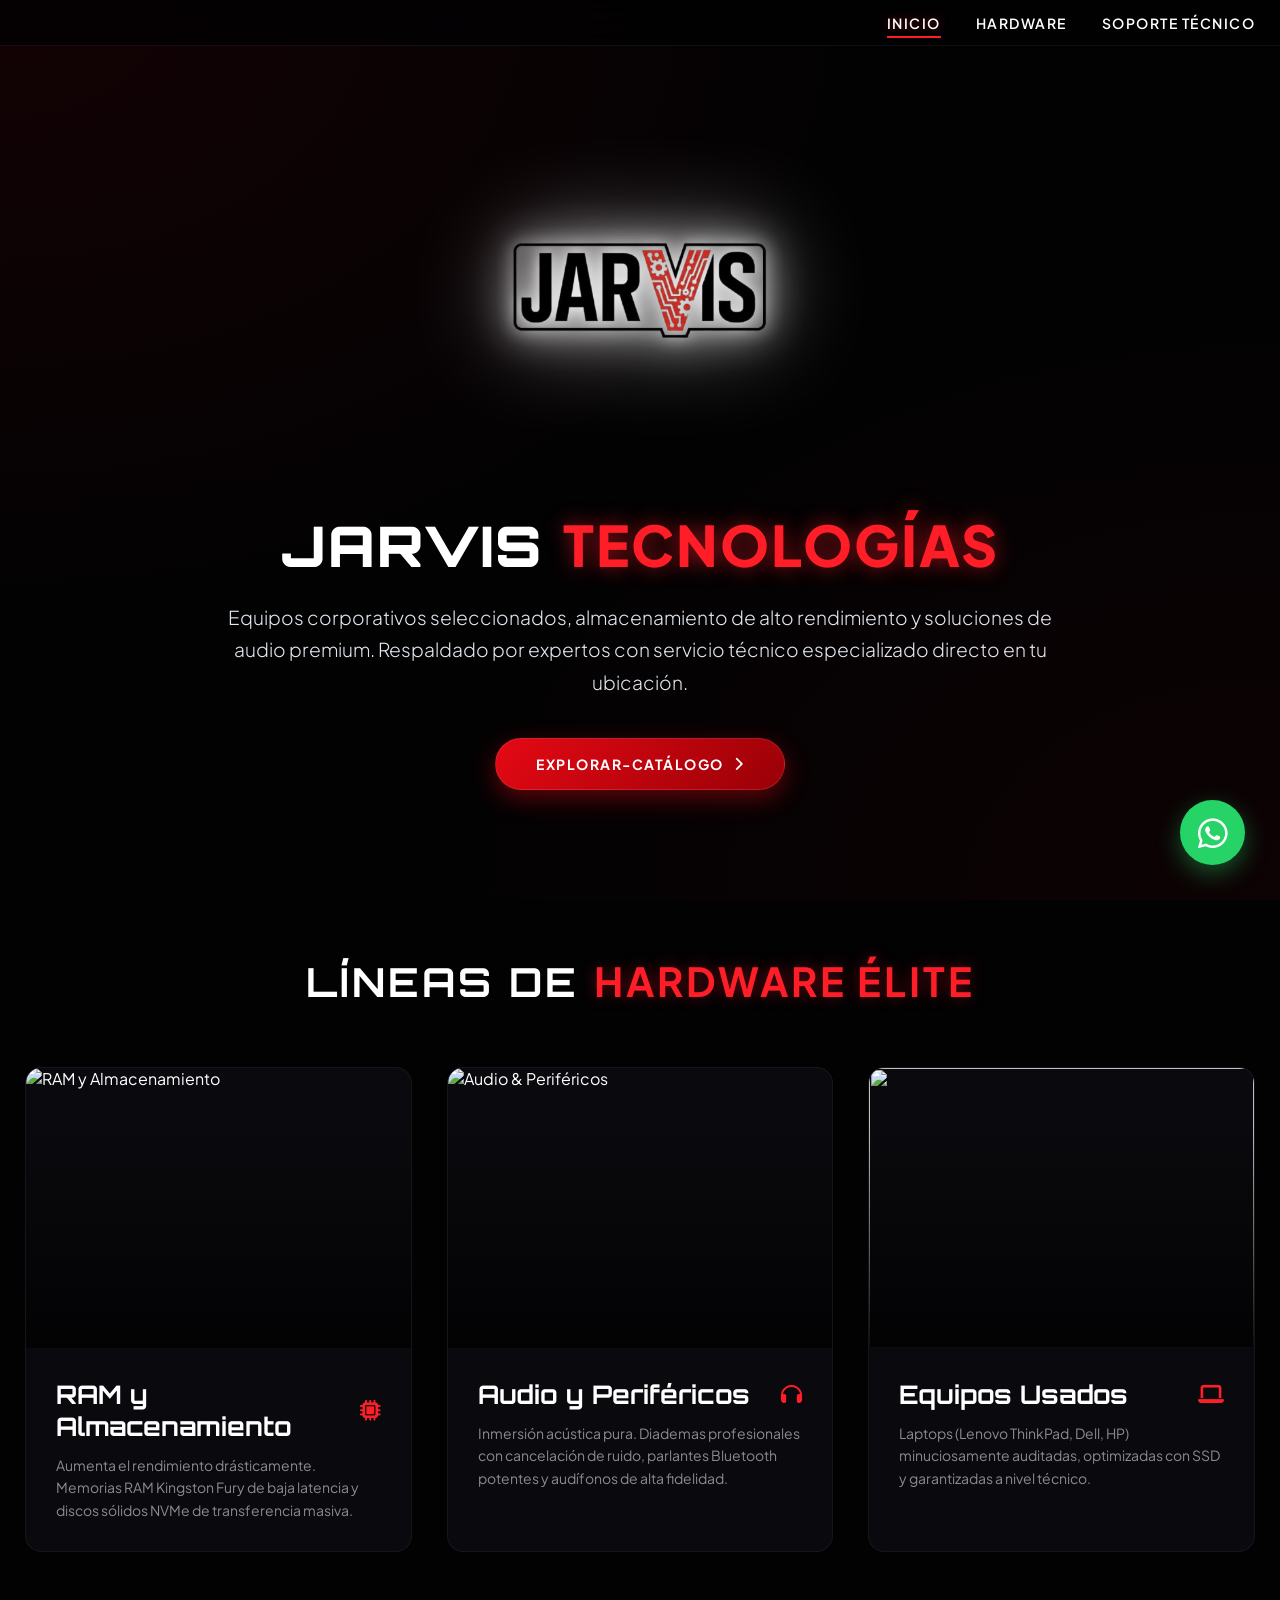
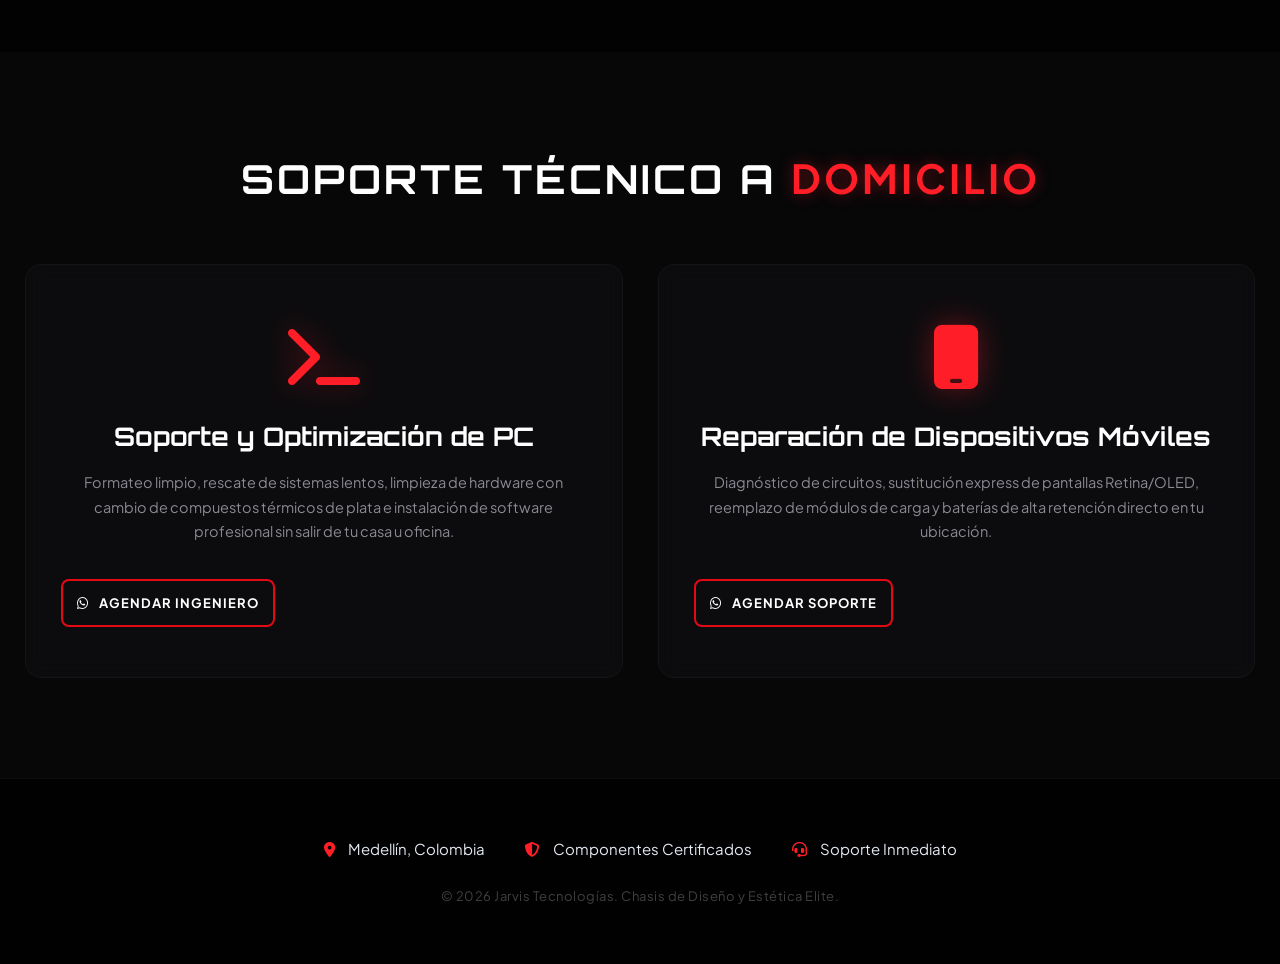
==== commit 7bbe1d5f: "Update index.html" ====
--- a/index.html
+++ b/index.html
@@ -697,7 +697,7 @@
                 },
                 {
                     nombre: "Memorias Flash USB 3.2 y Micro SD Kingston / SanDisk Ultra",
-                    imagen: "https://images.unsplash.com/photo-1622533052601-bb1d86d26738?q=80&w=500",
+                    imagen: "https://exitocol.vtexassets.com/arquivos/ids/14723488/memoria-tipo-c-kingston-128gb-usb-32.jpg?v=637992022519700000",
                     specs: [
                         "Volúmenes: 32GB, 64GB, 128GB y 256GB de alta velocidad",
                         "Interfaz USB: Conectividad USB 3.2 Gen 1 retrocompatible",
@@ -709,7 +709,7 @@
             audio: [
                 {
                     nombre: "Diademas Gamer Pro con Micrófono de Aislamiento Activo",
-                    imagen: "https://images.unsplash.com/photo-1618384887929-16ec33fab9ef?q=80&w=500",
+                    imagen: "https://mundotechcolombia.com/wp-content/uploads/2024/12/H202P3_Mesa-de-trabajo-1_Mesa-de-trabajo-1_Mesa-de-trabajo-1.webp",
                     specs: [
                         "Audio Inmersivo: Drivers de neodimio de 50mm, sonido espacial",
                         "Micrófono Elite: Patrón cardiode con supresión de eco y ruido",
@@ -718,23 +718,33 @@
                     ]
                 },
                 {
-                    nombre: "Audífonos In-Ear Bluetooth Inteligentes con Control Táctil",
-                    imagen: "https://images.unsplash.com/photo-1590658268037-6bf12165a8df?q=80&w=500",
-                    specs: [
-                        "Sincronización Avanzada: Tecnología Bluetooth 5.3 de ultra baja latencia",
-                        "Duración Extendida: Hasta 6 horas continuas por carga más estuche",
-                        "Protección Diaria: Certificación IPX4 resistente al sudor y lluvia",
-                        "Acústica Equilibrada: Frecuencias nítidas con graves dinámicos"
+                    nombre: "Combo Onikuma 3 en 1",
+                    imagen: "https://encrypted-tbn0.gstatic.com/images?q=tbn:ANd9GcS1SPwaNDCwKXysTZnf2iOpMAu6ojVvfVm0hYa_lktE7x1BjEMlfDGxS8Pc&s=10",
+                    specs: [
+                        "Conexion en cable grueso con seguridad en cada uno",
+                        "Teclado, mouse y descansa pad onikuma,
+                        "Ofrece un alto rendimiento, lo que lo hace ideal para jugadores profesionales que buscan precisión y velocidad en sus partidas.",
+                        "Diseño ergonomico e iluminación RGB personalizable"
                     ]
                 },
                 {
-                    nombre: "Bafles y Parlantes Portátiles de Alta Potencia con Bajos Pasivos",
-                    imagen: "https://images.unsplash.com/photo-1608043152269-423dbba4e7e1?q=80&w=500",
-                    specs: [
-                        "Sonido de Impacto: Woofer integrado con radiadores pasivos duales",
-                        "Tecnología Link: Función TWS para enlazar 2 bafles en estéreo real",
-                        "Portabilidad Confiable: Batería interna recargable de hasta 8 horas",
-                        "Chasis Robusto: Revestimiento textil resistente y base antideslizante"
+                    nombre: "Harvic PR 819 Bafle tecnologia tws",
+                    imagen: "https://luegopagocdn.azureedge.net/content-process/products-images/prod/3650/426048a1-1e18-4c40-91e6-5c8450501d89.webp",
+                    specs: [
+                        "Potencia y Sonido: 20W de potencia máxima con graves profundos y transmisión Bluetooth hasta a 10 metros de distancia.",
+                        "Diseño y Resistencia: Clasificación IPX6 que lo hace resistente a salpicaduras intensas y lluvia.,
+                        "Batería: Entre 6 a 8 horas de reproducción continua.",
+                        "Conectividad: Compatible con celulares, tablets y PC, e incluye la función TWS para conectar otro parlante simultáneamente.    "
+                    ]
+                },
+                {
+                    nombre: "Auriculares Bluetooth compatibles con iPhone, AirPods Pro 2 con color blanco",
+                    imagen: "https://http2.mlstatic.com/D_NQ_NP_2X_618452-MLA101402289936_122025-F.webp",
+                    specs: [
+                        "La tecnología Bluetooth 5.3 permite una conexión inalámbrica estable con alcance extendido para dispositivos móviles.",
+                        "El formato in-ear junto a las almohadillas incluidas ofrecen un sellado físico para la cancelación activa de ruido.",
+                        "Los dos micrófonos integrados permiten realizar llamadas en modo manos libres con captura de voz constante.",
+                        "El sensor de proximidad pausa la reproducción de audio al retirar los auriculares de los oídos de forma automática."
                     ]
                 }
             ],
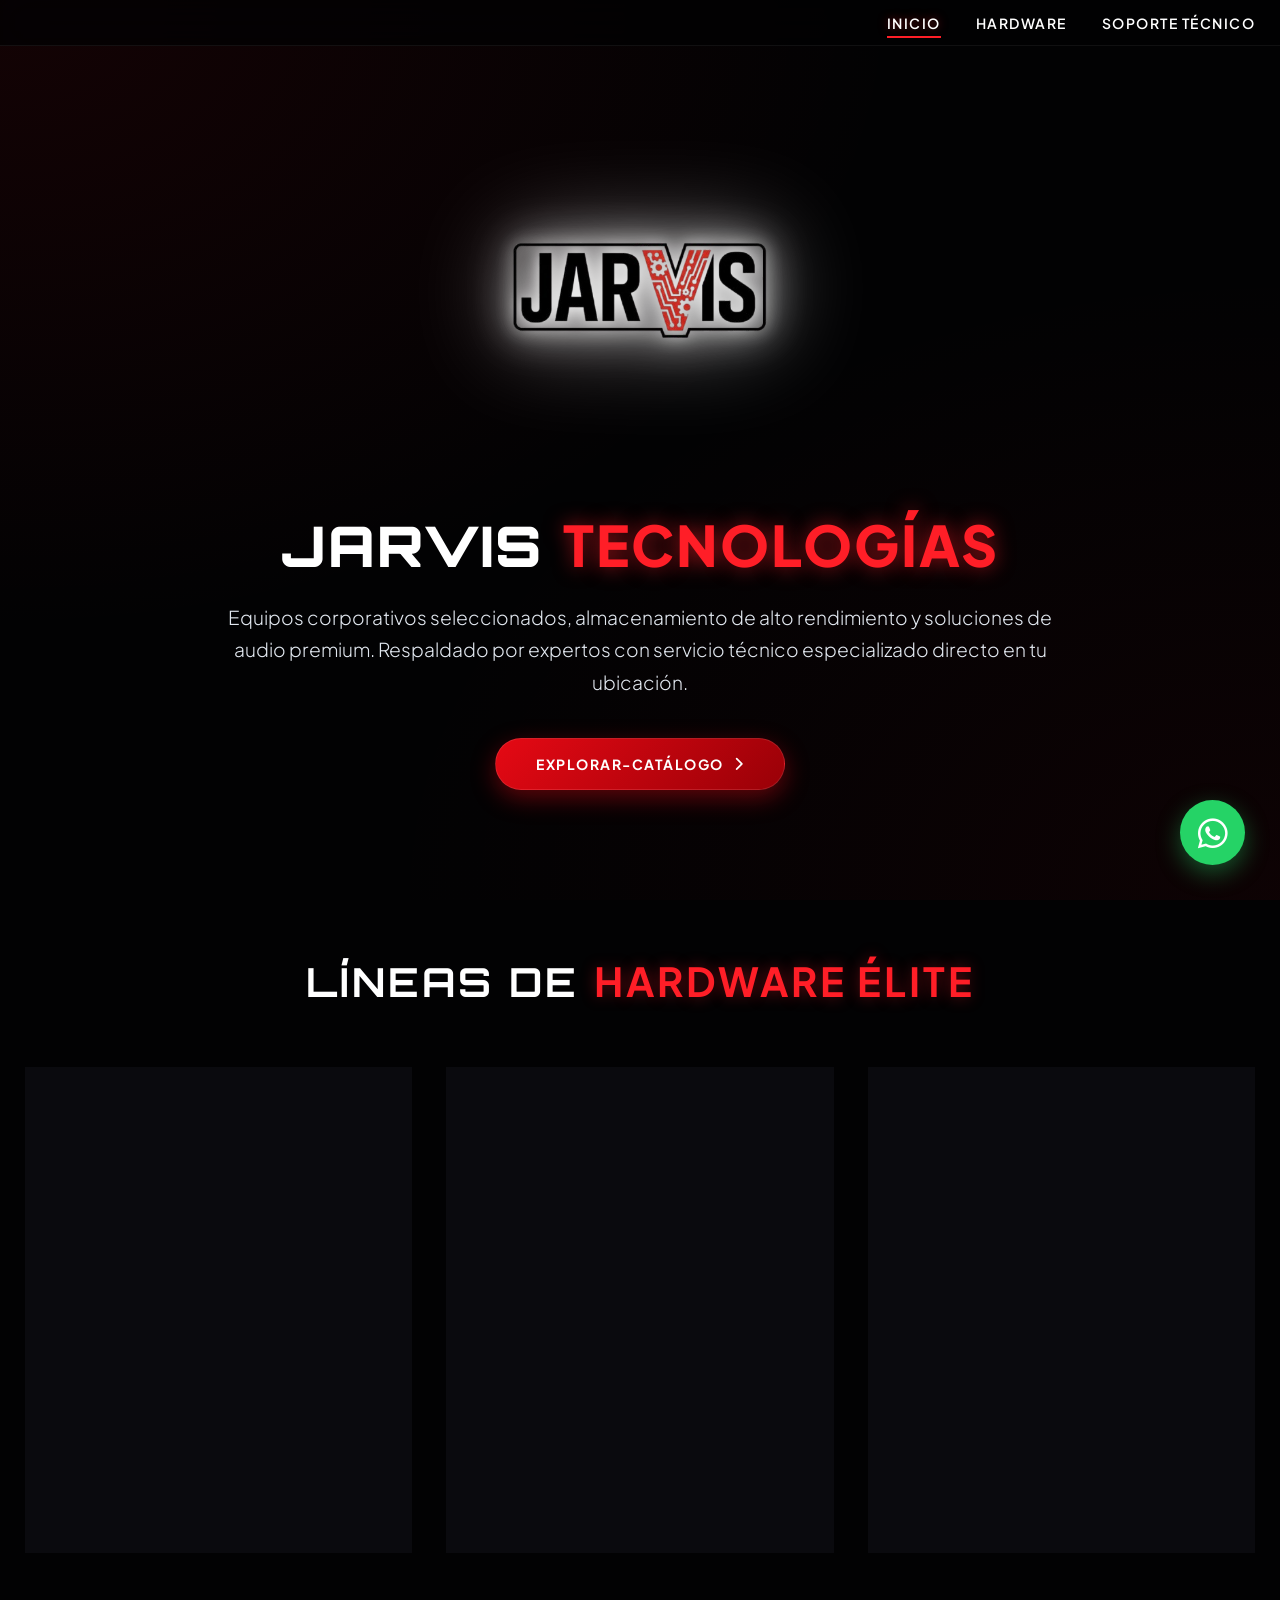
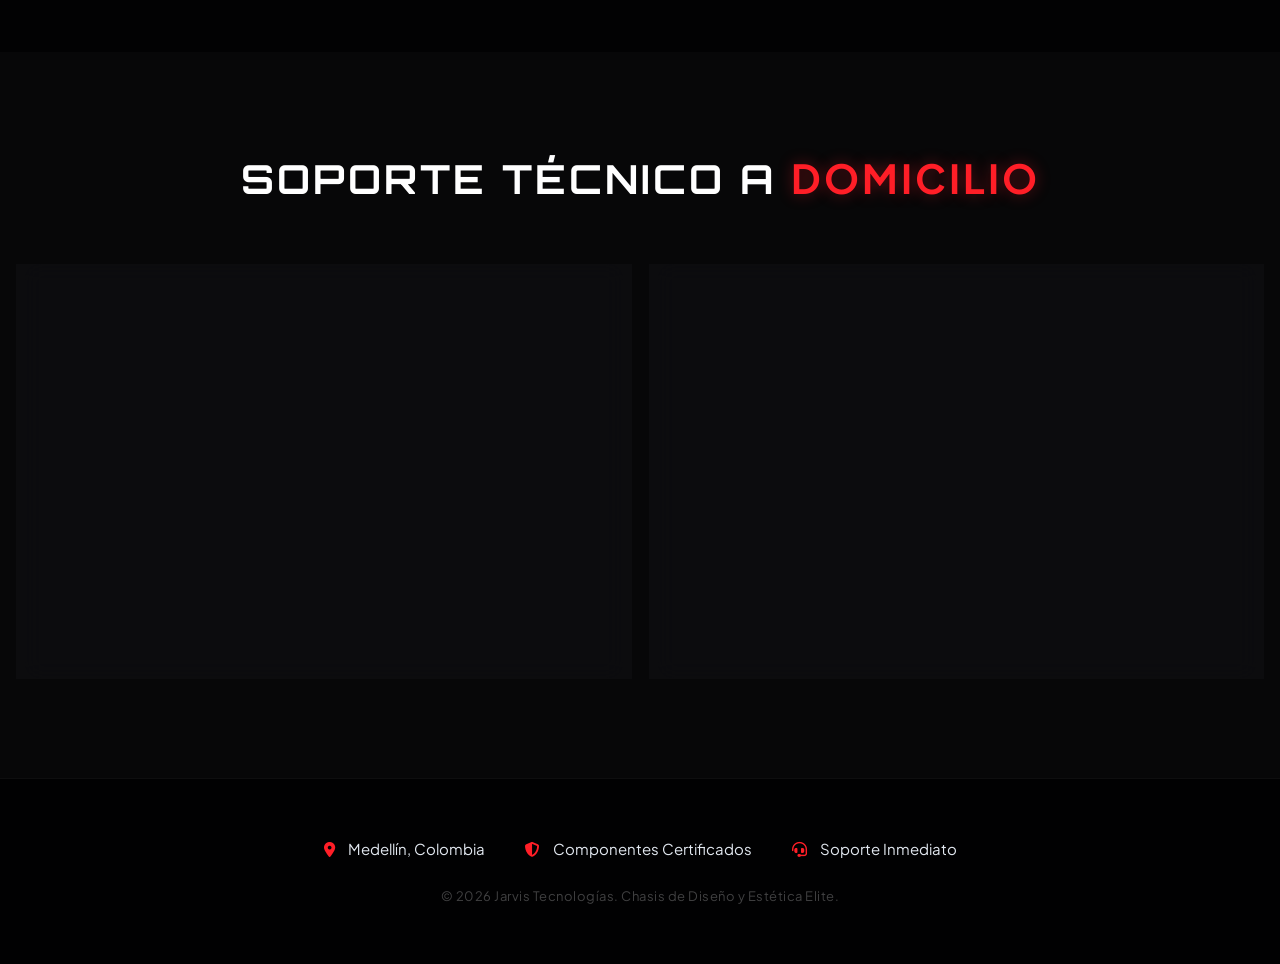
==== commit de653f01: "Update index.html" ====
--- a/index.html
+++ b/index.html
@@ -677,7 +677,7 @@
             almacenamiento: [
                 {
                     nombre: "Memoria RAM DDR4 Kingston Fury Beast / Corsair Vengeance Pro",
-                    imagen: "https://images.unsplash.com/photo-1562976540-1502c2145186?q=80&w=500",
+                    imagen: "https://pcracing.pro/wp-content/uploads/2026/01/Crisis-de-la-memoria-RAM.webp",
                     specs: [
                         "Capacidades Disponibles: Módulos de 8GB, 16GB y 32GB",
                         "Velocidades Frecuencia: Perfiles XMP 2.0 a 3200MHz / 3600MHz",
@@ -687,7 +687,7 @@
                 },
                 {
                     nombre: "Unidades de Estado Sólido M.2 NVMe PCIe Kingston / Crucial",
-                    imagen: "https://images.unsplash.com/photo-1544244015-0df4b3ffc6b0?q=80&w=500",
+                    imagen: "https://digitalworld.com.uy/wp-content/uploads/2025/01/different-types-of-ssd-disk-drive-isolated-on-laptop-keyboard-classic-ssd-and-ssd-m2-.jpg",
                     specs: [
                         "Almacenamiento Avanzado: Modelos de 500GB, 1TB y 2TB",
                         "Velocidad Extrema: Tasas de transferencia de hasta 3500MB/s",
@@ -722,7 +722,7 @@
                     imagen: "https://encrypted-tbn0.gstatic.com/images?q=tbn:ANd9GcS1SPwaNDCwKXysTZnf2iOpMAu6ojVvfVm0hYa_lktE7x1BjEMlfDGxS8Pc&s=10",
                     specs: [
                         "Conexion en cable grueso con seguridad en cada uno",
-                        "Teclado, mouse y descansa pad onikuma,
+                        "Teclado, mouse y descansa pad onikuma",
                         "Ofrece un alto rendimiento, lo que lo hace ideal para jugadores profesionales que buscan precisión y velocidad en sus partidas.",
                         "Diseño ergonomico e iluminación RGB personalizable"
                     ]
@@ -732,9 +732,9 @@
                     imagen: "https://luegopagocdn.azureedge.net/content-process/products-images/prod/3650/426048a1-1e18-4c40-91e6-5c8450501d89.webp",
                     specs: [
                         "Potencia y Sonido: 20W de potencia máxima con graves profundos y transmisión Bluetooth hasta a 10 metros de distancia.",
-                        "Diseño y Resistencia: Clasificación IPX6 que lo hace resistente a salpicaduras intensas y lluvia.,
+                        "Diseño y Resistencia: Clasificación IPX6 que lo hace resistente a salpicaduras intensas y lluvia.",
                         "Batería: Entre 6 a 8 horas de reproducción continua.",
-                        "Conectividad: Compatible con celulares, tablets y PC, e incluye la función TWS para conectar otro parlante simultáneamente.    "
+                        "Conectividad: Compatible con celulares, tablets y PC, e incluye la función TWS para conectar otro parlante simultáneamente."
                     ]
                 },
                 {
